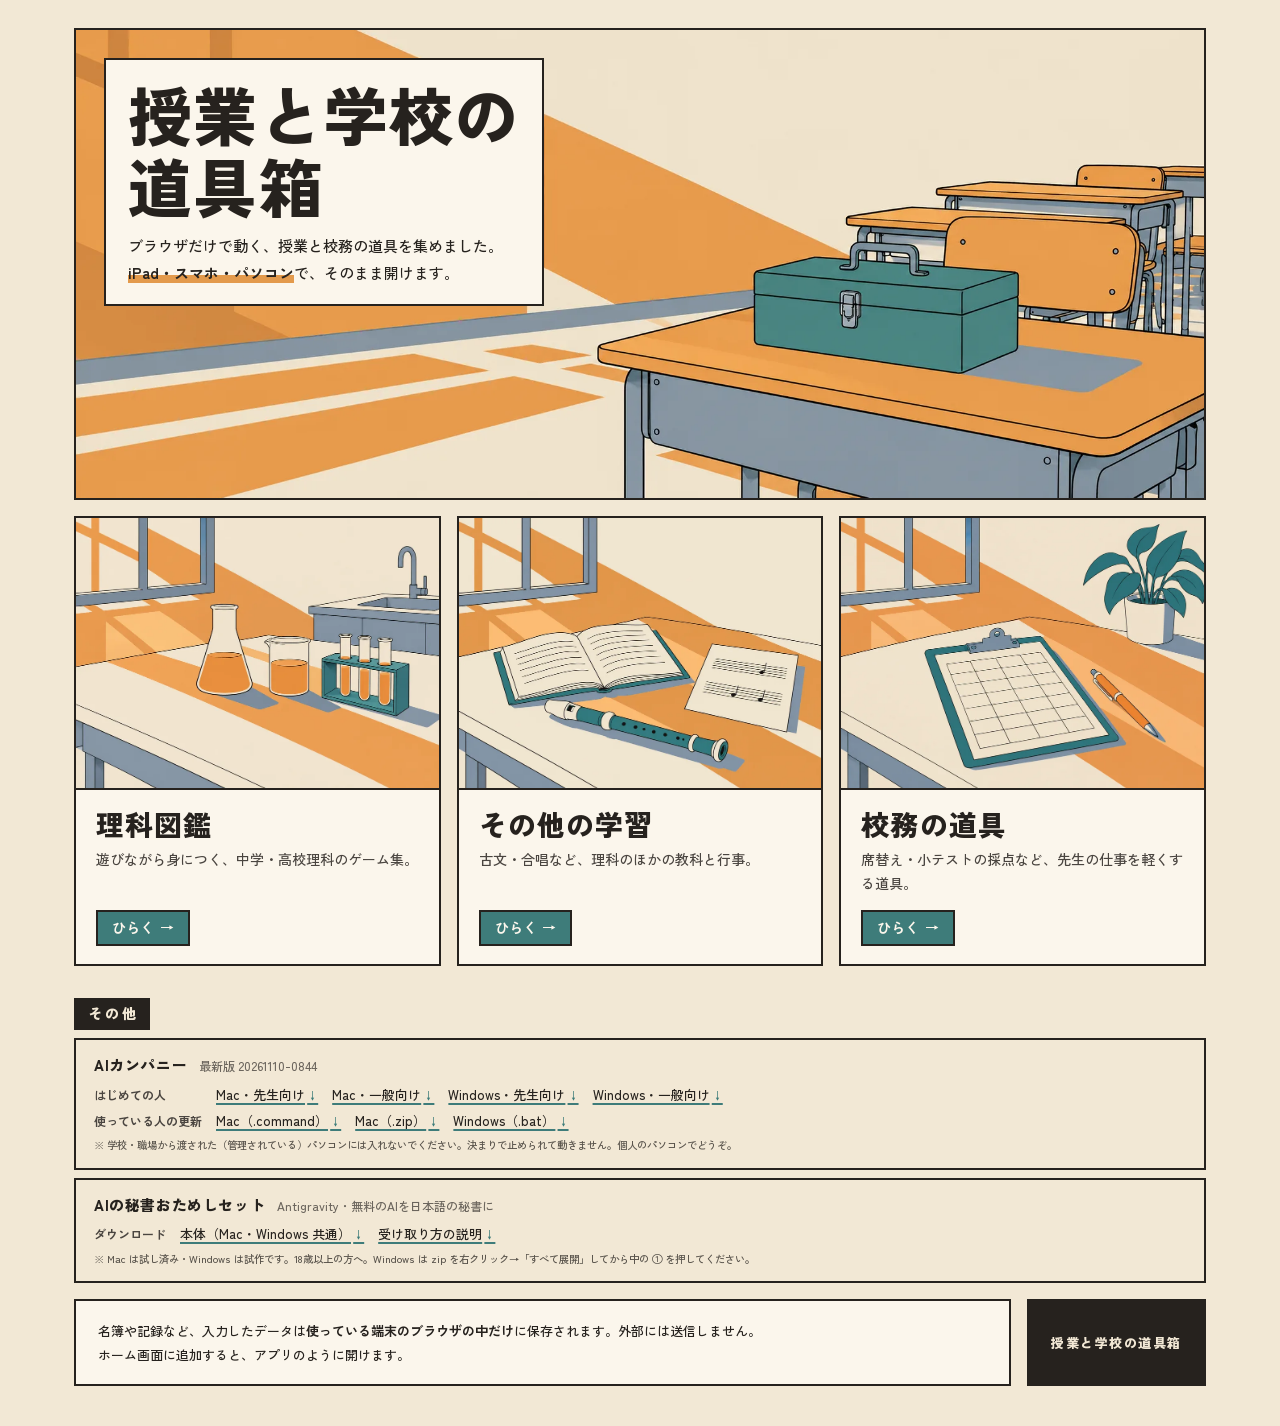
==== index.html @ 6781e2b2 "その他：AIカンパニーの最新版を 20261110-0844 に" ====
<!doctype html><html lang="ja"><head><meta charset="utf-8"><meta name="viewport" content="width=device-width,initial-scale=1"><meta name="theme-color" content="#F2E8D5"><link rel="preconnect" href="https://fonts.googleapis.com"><link rel="preconnect" href="https://fonts.gstatic.com" crossorigin><link href="https://fonts.googleapis.com/css2?family=Zen+Kaku+Gothic+New:wght@500;700;900&display=swap" rel="stylesheet">
<title>授業と学校の道具箱</title><meta name="description" content="理科のゲーム集、その他の教科の学び、校務の道具。ブラウザだけで動きます。"><link rel="stylesheet" href="style.css"></head>
<body><main class="page">
<section class="panel hero enter" style="--n:0">
  <img src="img/hero.webp" alt="" width="1800" height="750">
  <div class="cap"><h1><span>授業と学校の</span><span>道具箱</span></h1>
  <p>ブラウザだけで動く、授業と校務の道具を集めました。<br><b>iPad・スマホ・パソコン</b>で、そのまま開けます。</p></div>
</section>
<nav class="doors" aria-label="入口">
  <a class="panel door enter" style="--n:1" href="/rika-zukan/"><div class="pic"><img src="img/rika.webp" alt="" width="900" height="675" loading="lazy"></div>
    <div class="txt"><h2>理科図鑑</h2><p>遊びながら身につく、中学・高校理科のゲーム集。</p><span class="go">ひらく</span></div></a>
  <a class="panel door enter" style="--n:2" href="gakushu/"><div class="pic"><img src="img/gakushu.webp" alt="" width="900" height="675" loading="lazy"></div>
    <div class="txt"><h2>その他の学習</h2><p>古文・合唱など、理科のほかの教科と行事。</p><span class="go">ひらく</span></div></a>
  <a class="panel door enter" style="--n:3" href="koumu/"><div class="pic"><img src="img/koumu.webp" alt="" width="900" height="675" loading="lazy"></div>
    <div class="txt"><h2>校務の道具</h2><p>席替え・小テストの採点など、先生の仕事を軽くする道具。</p><span class="go">ひらく</span></div></a>
</nav>
<section class="etc enter" style="--n:4" aria-label="その他">
  <span class="label">その他</span>
  <div class="cap">
    <h2>AIカンパニー <small>最新版 <!--AIC-VER-->20261110-0844<!--/AIC-VER--></small></h2>
    <dl>
      <dt>はじめての人</dt><dd><a href="https://github.com/oipy-teacher/oipy-teacher.github.io/releases/download/ai-company/AI-Company_start_Mac_teacher.zip">Mac・先生向け</a><a href="https://github.com/oipy-teacher/oipy-teacher.github.io/releases/download/ai-company/AI-Company_start_Mac_general.zip">Mac・一般向け</a><a href="https://github.com/oipy-teacher/oipy-teacher.github.io/releases/download/ai-company/AI-Company_start_Windows_teacher.zip">Windows・先生向け</a><a href="https://github.com/oipy-teacher/oipy-teacher.github.io/releases/download/ai-company/AI-Company_start_Windows_general.zip">Windows・一般向け</a></dd>
      <dt>使っている人の更新</dt><dd><a href="https://github.com/oipy-teacher/oipy-teacher.github.io/releases/download/ai-company/AI-Company_update_Mac.command">Mac（.command）</a><a href="https://github.com/oipy-teacher/oipy-teacher.github.io/releases/download/ai-company/AI-Company_update_Mac.zip">Mac（.zip）</a><a href="https://github.com/oipy-teacher/oipy-teacher.github.io/releases/download/ai-company/AI-Company_update_Windows.bat">Windows（.bat）</a></dd>
    </dl>
    <p style="font-size:.8em;opacity:.75;margin:.4em 0 0">※ 学校・職場から渡された（管理されている）パソコンには入れないでください。決まりで止められて動きません。個人のパソコンでどうぞ。</p>
  </div>
  <div class="cap">
    <h2>AIの秘書おためしセット <small>Antigravity・無料のAIを日本語の秘書に</small></h2>
    <dl>
      <dt>ダウンロード</dt><dd><a href="https://github.com/oipy-teacher/oipy-teacher.github.io/releases/download/aihisho-otameshi/AIHisho_Otameshi.zip">本体（Mac・Windows 共通）</a><a href="https://github.com/oipy-teacher/oipy-teacher.github.io/releases/download/aihisho-otameshi/HowToGet.html">受け取り方の説明</a></dd>
    </dl>
    <p style="font-size:.8em;opacity:.75;margin:.4em 0 0">※ Mac は試し済み・Windows は試作です。18歳以上の方へ。Windows は zip を右クリック→「すべて展開」してから中の ① を押してください。</p>
  </div>
</section>
<footer class="foot enter" style="--n:5">
  <div class="cap">名簿や記録など、入力したデータは<b>使っている端末のブラウザの中だけ</b>に保存されます。外部には送信しません。<br>ホーム画面に追加すると、アプリのように開けます。</div>
  <div class="mark">授業と学校の道具箱</div>
</footer>
</main></body></html>
---- style.css ----
/* 授業と学校の道具箱 ── 絵：均一な細線の人（線の太さが一定・平塗り4色）。
   ページも同じ文法で組む：枠線は絵の線と同じ一定の太さ、色は絵の4色だけ。
   覚えてもらう1点 ＝ 漫画のコマと「語りの箱」（コマの角に置く説明の箱） */
:root{
  --ink:#26221E; --cream:#F2E8D5; --paper:#FBF6EC;
  --teal:#3E7C7A; --orange:#E39A4C; --grey:#8A9BAA;
  --line:2.5px; --gut:16px;
  --display:"Zen Kaku Gothic New","Hiragino Sans","Hiragino Kaku Gothic ProN",sans-serif;
}
*{box-sizing:border-box}
html{-webkit-text-size-adjust:100%}
body{margin:0;background:var(--cream);color:var(--ink);font-family:var(--display);font-weight:500;line-height:1.7}
a{color:inherit}
img{display:block;max-width:100%}
.page{max-width:1180px;margin:0 auto;padding:28px 24px 40px}

/* コマ */
.panel{position:relative;border:var(--line) solid var(--ink);background:var(--paper);overflow:hidden}
.panel img{width:100%;height:100%;object-fit:cover}

/* 語りの箱 */
.cap{background:var(--paper);border:var(--line) solid var(--ink);padding:18px 22px}

/* ── トップ：大きなコマ ── */
.hero{aspect-ratio:2.4/1}
.hero .cap{position:absolute;left:28px;top:28px;max-width:46%}
.hero h1{margin:0;font-weight:900;font-size:clamp(34px,5.2vw,64px);line-height:1.12;letter-spacing:.02em}
.hero h1 span{display:block}
.hero p{margin:12px 0 0;font-size:15px;line-height:1.75}
.hero p b{font-weight:700;background:linear-gradient(transparent 62%,var(--orange) 62%)}

/* ── トップ：入口の3コマ ── */
.doors{display:grid;grid-template-columns:repeat(3,1fr);gap:var(--gut);margin-top:var(--gut)}
.door{display:flex;flex-direction:column;text-decoration:none;transition:transform .18s}
.door .pic{aspect-ratio:4/3;border-bottom:var(--line) solid var(--ink);overflow:hidden}
.door .pic img{transition:transform .5s cubic-bezier(.2,.7,.3,1)}
.door .txt{padding:16px 20px 18px;display:flex;flex-direction:column;flex:1}
.door h2{margin:0;font-weight:900;font-size:clamp(22px,2.4vw,28px);letter-spacing:.04em;line-height:1.3}
.door p{margin:6px 0 14px;font-size:14px;color:#4a4540;flex:1}
.go{align-self:flex-start;font-weight:700;font-size:14px;color:var(--paper);background:var(--teal);border:var(--line) solid var(--ink);padding:4px 14px 5px;transition:background .18s}
.go::after{content:"→";display:inline-block;margin-left:.4em;transition:transform .18s}
.door:hover .pic img{transform:scale(1.04)}
.door:hover .go{background:var(--orange);color:var(--ink)}
.door:hover .go::after{transform:translateX(4px)}
.door:active{transform:translateY(2px)}
a:focus-visible{outline:4px solid var(--orange);outline-offset:3px}

/* ── 下の語りの箱 ── */
.foot{margin-top:var(--gut);display:flex;gap:var(--gut);align-items:stretch}
.foot .cap{flex:1;font-size:13px;line-height:1.8}
.foot .cap b{font-weight:700}
.foot .mark{flex:0 0 auto;display:flex;align-items:center;padding:0 22px;background:var(--ink);color:var(--cream);font-weight:900;letter-spacing:.12em;font-size:13px;border:var(--line) solid var(--ink)}

/* ── 下の階のページ ── */
.back{display:inline-block;margin-bottom:var(--gut);text-decoration:none;font-weight:700;font-size:14px;border:var(--line) solid var(--ink);background:var(--paper);padding:5px 14px}
.back:hover{background:var(--orange)}
.sub-hero{aspect-ratio:3.2/1}
.sub-hero .cap{position:absolute;left:24px;bottom:24px}
.sub-hero h1{margin:0;font-weight:900;font-size:clamp(28px,4vw,46px);line-height:1.15}
.sub-hero p{margin:6px 0 0;font-size:14px}
.group{margin-top:28px}
.label{display:inline-block;background:var(--ink);color:var(--cream);font-weight:900;font-size:14px;letter-spacing:.2em;padding:4px 12px 4px 14px}
.items{display:grid;grid-template-columns:repeat(2,1fr);gap:var(--gut);margin-top:10px}
.item{display:flex;flex-direction:column;text-decoration:none;padding:18px 20px;transition:transform .18s}
.item h3{margin:0;font-weight:900;font-size:22px;letter-spacing:.03em;line-height:1.35}
.item p{margin:6px 0 14px;font-size:14px;color:#4a4540;flex:1}
.item:hover .go{background:var(--orange);color:var(--ink)}
.item:hover .go::after{transform:translateX(4px)}
.item:active{transform:translateY(2px)}

/* 止めている道具（押せない・ハンコだけ） */
.item.paused{background:var(--cream);color:#7d766d;cursor:not-allowed}
.item.paused h3{text-decoration:line-through;text-decoration-thickness:2px}
.stamp{align-self:flex-start;font-weight:900;font-size:15px;letter-spacing:.1em;color:#B5452F;border:3px solid #B5452F;border-radius:4px;padding:2px 12px;transform:rotate(-6deg);margin-top:2px}

/* ── その他（保管庫の置き場・下の方に小さく） ── */
.etc{margin-top:calc(var(--gut)*2)}
.etc .cap{margin-top:8px;padding:12px 18px 14px;font-size:13px;line-height:1.7;background:var(--cream)}
.etc h2{margin:0 0 6px;font-weight:900;font-size:15px;letter-spacing:.04em}
.etc h2 small{font-weight:500;font-size:12px;color:#6b655d;margin-left:.6em;letter-spacing:0}
.etc dl{margin:0;display:grid;grid-template-columns:auto 1fr;gap:4px 14px;align-items:baseline}
.etc dt{font-weight:700;font-size:12px;color:#4a4540}
.etc dd{margin:0;display:flex;flex-wrap:wrap;gap:4px 14px}
.etc dd a{text-decoration:underline;text-decoration-color:var(--teal);text-underline-offset:3px;text-decoration-thickness:1.5px}
.etc dd a::after{content:"↓";margin-left:.2em;font-size:11px;color:var(--teal)}
.etc dd a:hover{background:linear-gradient(transparent 60%,var(--orange) 60%)}
@media (max-width:760px){.etc dl{grid-template-columns:1fr;gap:2px}.etc dd{margin-bottom:6px}.etc dd a{padding:4px 0}}

/* コマが順に置かれていく（動きを減らす設定の人には出さない） */
@media (prefers-reduced-motion:no-preference){
  .enter{animation:enter .55s cubic-bezier(.2,.7,.3,1) both;animation-delay:calc(var(--n,0)*90ms)}
  @keyframes enter{from{opacity:0;transform:translateY(14px)}}
}

/* スマホ */
@media (max-width:760px){
  .page{padding:16px 14px 28px}
  :root{--gut:12px}
  .hero{aspect-ratio:auto}
  .hero img{aspect-ratio:16/9;object-position:72% 50%;border-bottom:var(--line) solid var(--ink)}
  .hero .cap{position:static;max-width:none;border:0}
  .doors{grid-template-columns:1fr}
  .door{flex-direction:row}
  .door .pic{flex:0 0 40%;aspect-ratio:auto;border-bottom:0;border-right:var(--line) solid var(--ink)}
  .door .txt{padding:12px 14px}
  .door p{margin:4px 0 10px;font-size:13px}
  .foot{flex-direction:column}
  .foot .mark{padding:10px 16px}
  .sub-hero{aspect-ratio:auto}
  .sub-hero img{aspect-ratio:2/1;border-bottom:var(--line) solid var(--ink)}
  .sub-hero .cap{position:static;border:0}
  .items{grid-template-columns:1fr}
}
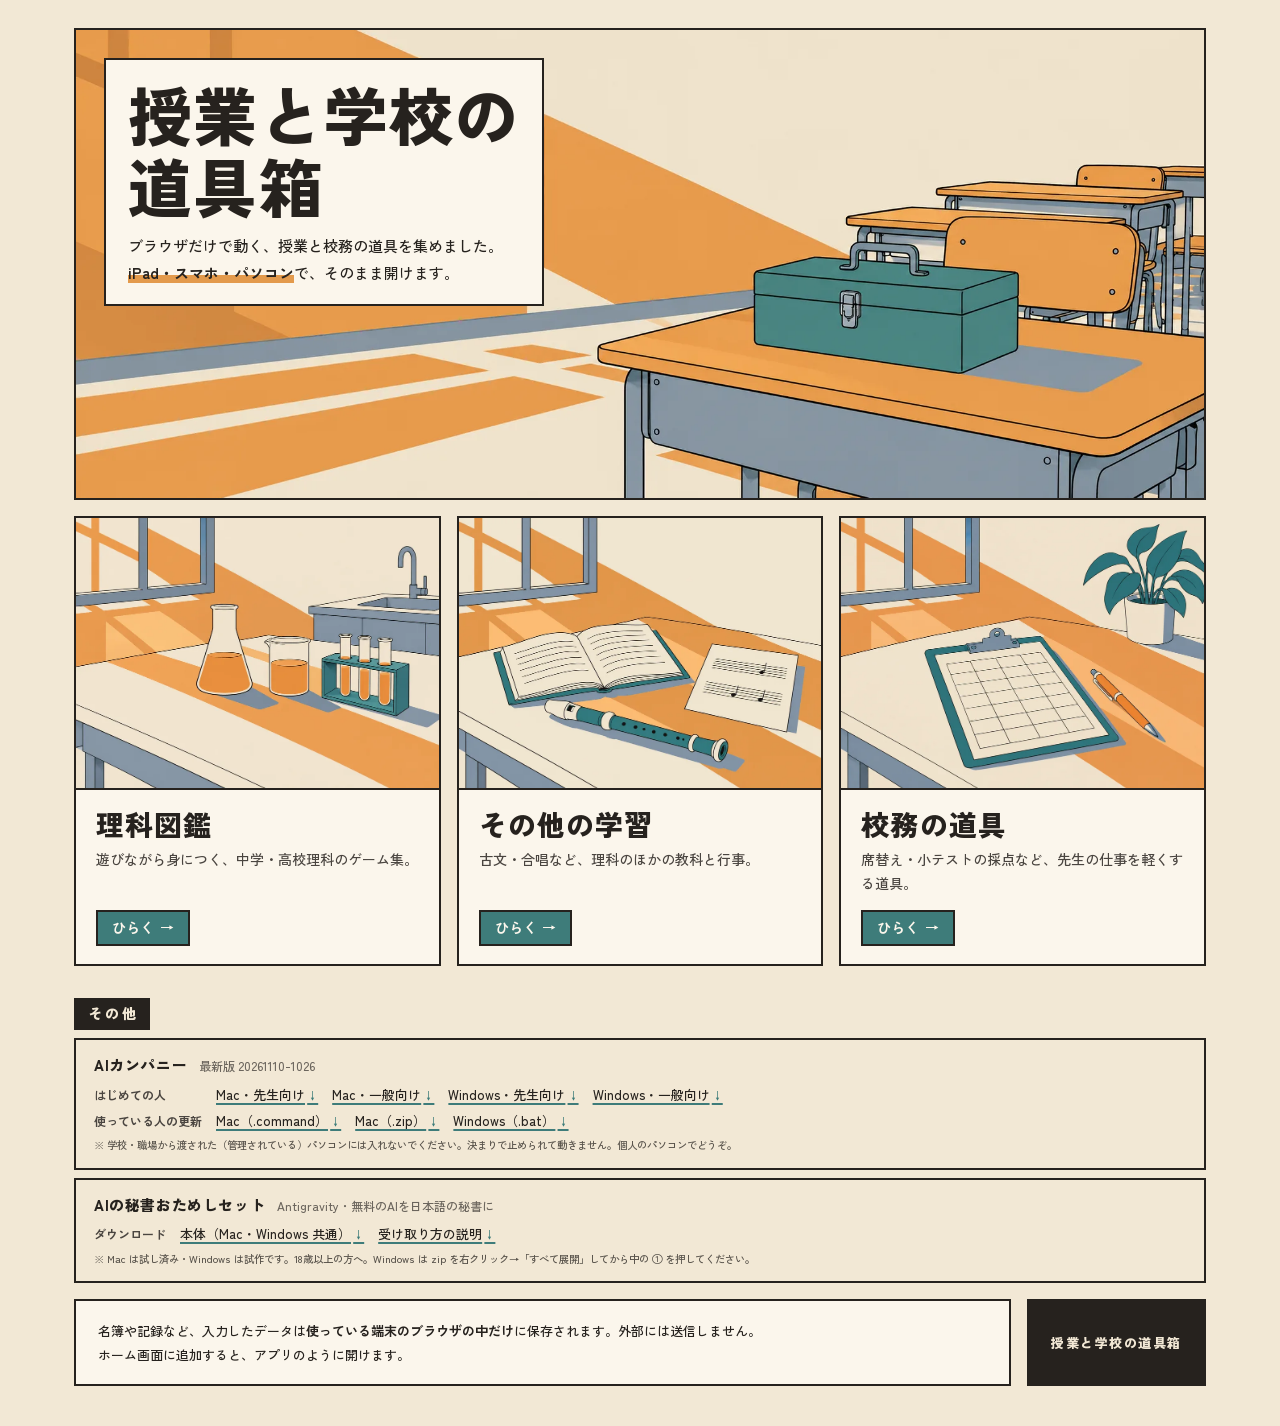
==== commit b9c5a17e: "その他：AIカンパニーの最新版を 20261110-1026 に" ====
--- a/index.html
+++ b/index.html
@@ -17,7 +17,7 @@
 <section class="etc enter" style="--n:4" aria-label="その他">
   <span class="label">その他</span>
   <div class="cap">
-    <h2>AIカンパニー <small>最新版 <!--AIC-VER-->20261110-0844<!--/AIC-VER--></small></h2>
+    <h2>AIカンパニー <small>最新版 <!--AIC-VER-->20261110-1026<!--/AIC-VER--></small></h2>
     <dl>
       <dt>はじめての人</dt><dd><a href="https://github.com/oipy-teacher/oipy-teacher.github.io/releases/download/ai-company/AI-Company_start_Mac_teacher.zip">Mac・先生向け</a><a href="https://github.com/oipy-teacher/oipy-teacher.github.io/releases/download/ai-company/AI-Company_start_Mac_general.zip">Mac・一般向け</a><a href="https://github.com/oipy-teacher/oipy-teacher.github.io/releases/download/ai-company/AI-Company_start_Windows_teacher.zip">Windows・先生向け</a><a href="https://github.com/oipy-teacher/oipy-teacher.github.io/releases/download/ai-company/AI-Company_start_Windows_general.zip">Windows・一般向け</a></dd>
       <dt>使っている人の更新</dt><dd><a href="https://github.com/oipy-teacher/oipy-teacher.github.io/releases/download/ai-company/AI-Company_update_Mac.command">Mac（.command）</a><a href="https://github.com/oipy-teacher/oipy-teacher.github.io/releases/download/ai-company/AI-Company_update_Mac.zip">Mac（.zip）</a><a href="https://github.com/oipy-teacher/oipy-teacher.github.io/releases/download/ai-company/AI-Company_update_Windows.bat">Windows（.bat）</a></dd>
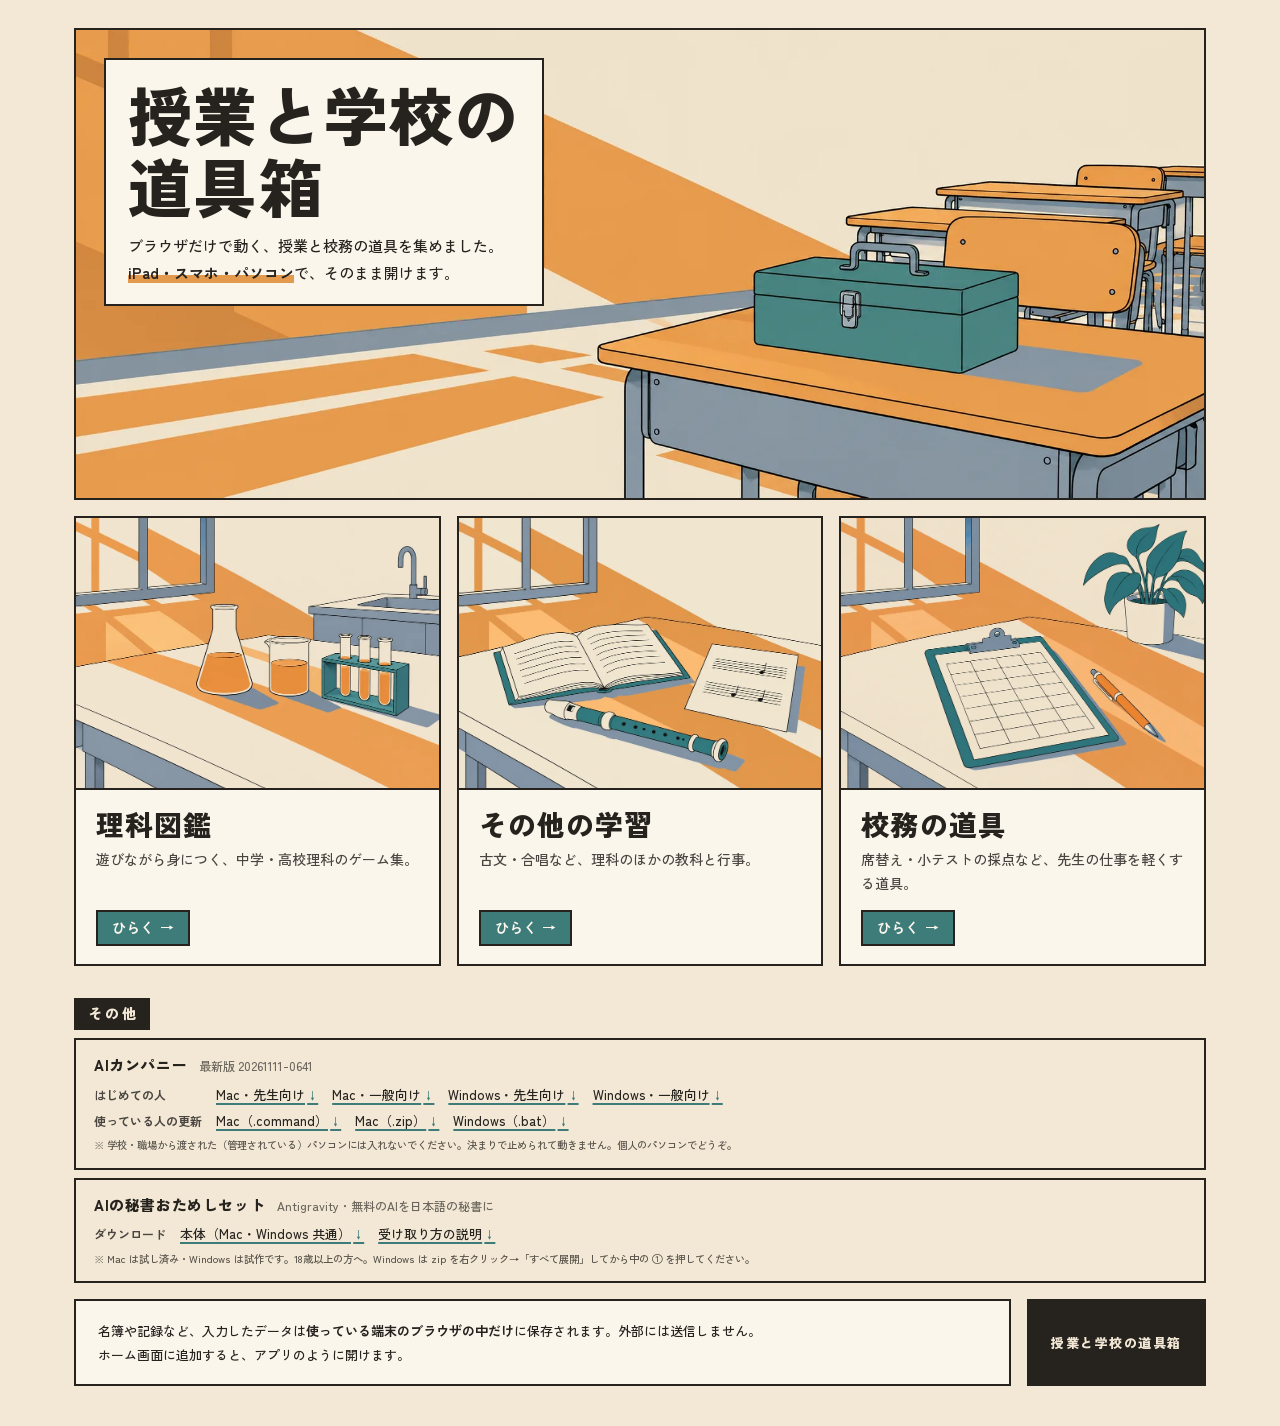
==== commit 5c46d3ee: "その他：AIカンパニーの最新版を 20261111-0641 に" ====
--- a/index.html
+++ b/index.html
@@ -17,7 +17,7 @@
 <section class="etc enter" style="--n:4" aria-label="その他">
   <span class="label">その他</span>
   <div class="cap">
-    <h2>AIカンパニー <small>最新版 <!--AIC-VER-->20261110-1026<!--/AIC-VER--></small></h2>
+    <h2>AIカンパニー <small>最新版 <!--AIC-VER-->20261111-0641<!--/AIC-VER--></small></h2>
     <dl>
       <dt>はじめての人</dt><dd><a href="https://github.com/oipy-teacher/oipy-teacher.github.io/releases/download/ai-company/AI-Company_start_Mac_teacher.zip">Mac・先生向け</a><a href="https://github.com/oipy-teacher/oipy-teacher.github.io/releases/download/ai-company/AI-Company_start_Mac_general.zip">Mac・一般向け</a><a href="https://github.com/oipy-teacher/oipy-teacher.github.io/releases/download/ai-company/AI-Company_start_Windows_teacher.zip">Windows・先生向け</a><a href="https://github.com/oipy-teacher/oipy-teacher.github.io/releases/download/ai-company/AI-Company_start_Windows_general.zip">Windows・一般向け</a></dd>
       <dt>使っている人の更新</dt><dd><a href="https://github.com/oipy-teacher/oipy-teacher.github.io/releases/download/ai-company/AI-Company_update_Mac.command">Mac（.command）</a><a href="https://github.com/oipy-teacher/oipy-teacher.github.io/releases/download/ai-company/AI-Company_update_Mac.zip">Mac（.zip）</a><a href="https://github.com/oipy-teacher/oipy-teacher.github.io/releases/download/ai-company/AI-Company_update_Windows.bat">Windows（.bat）</a></dd>
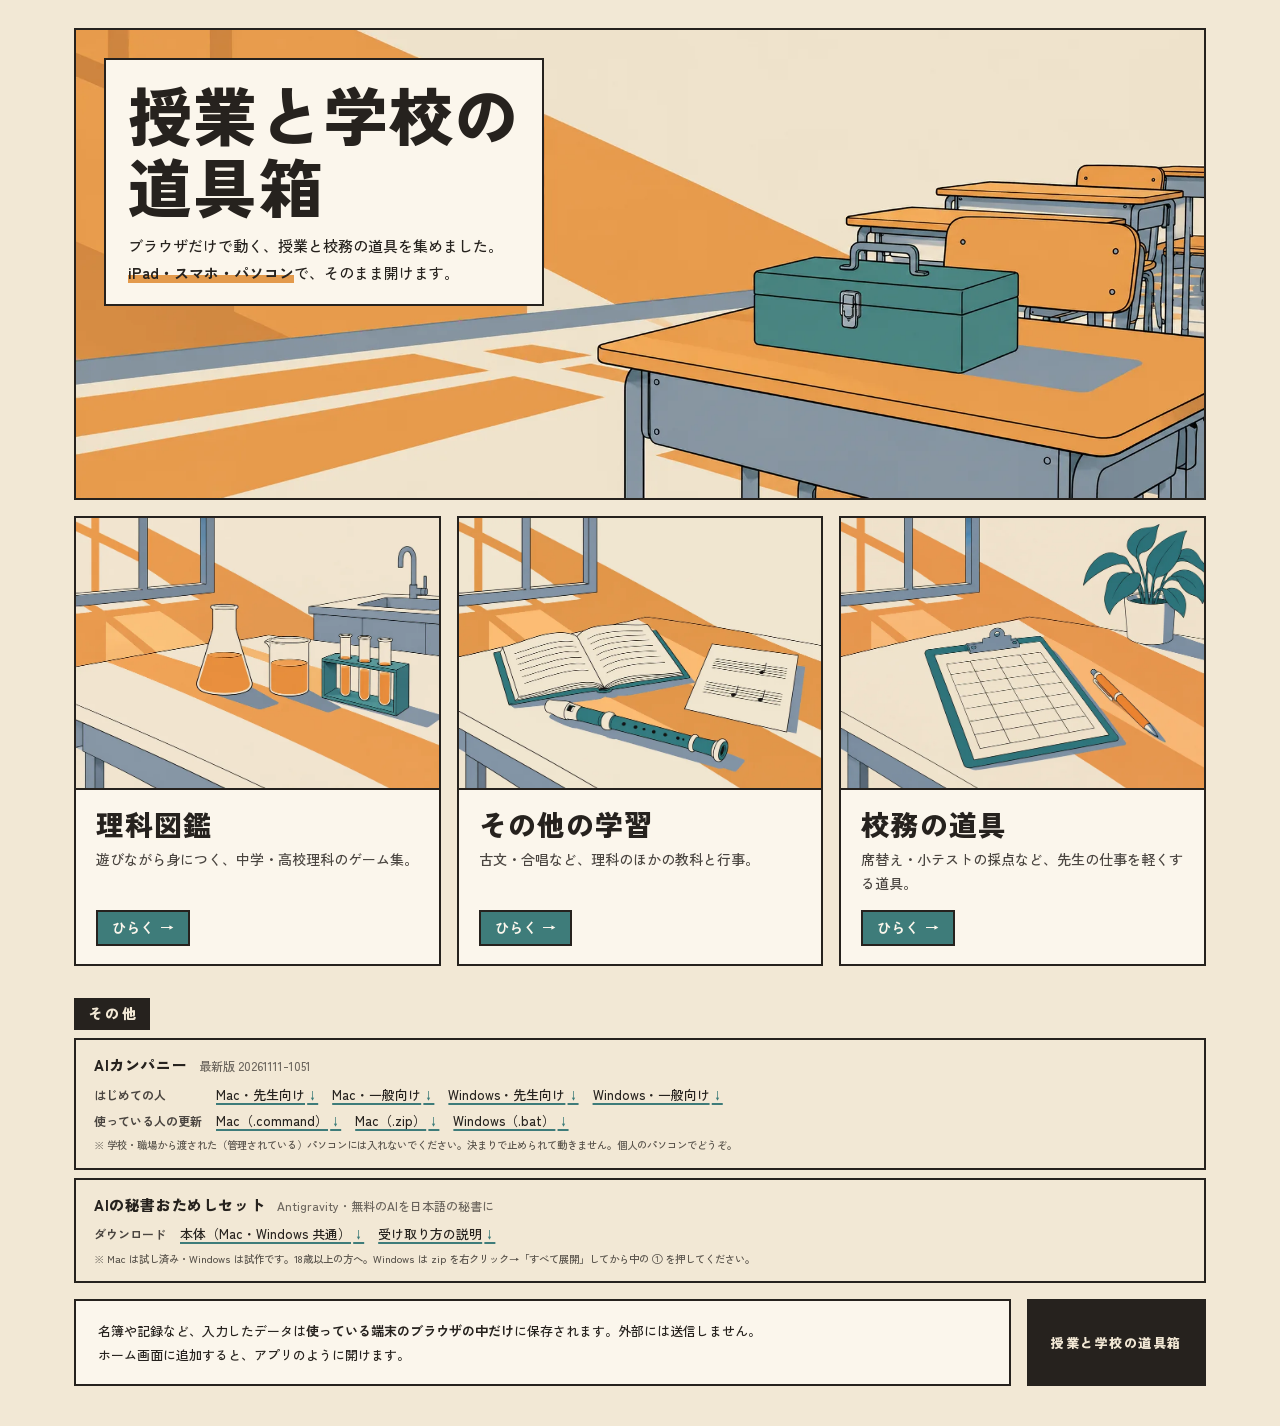
==== commit a23bd538: "その他：AIカンパニーの最新版を 20261111-1051 に" ====
--- a/index.html
+++ b/index.html
@@ -17,7 +17,7 @@
 <section class="etc enter" style="--n:4" aria-label="その他">
   <span class="label">その他</span>
   <div class="cap">
-    <h2>AIカンパニー <small>最新版 <!--AIC-VER-->20261111-0641<!--/AIC-VER--></small></h2>
+    <h2>AIカンパニー <small>最新版 <!--AIC-VER-->20261111-1051<!--/AIC-VER--></small></h2>
     <dl>
       <dt>はじめての人</dt><dd><a href="https://github.com/oipy-teacher/oipy-teacher.github.io/releases/download/ai-company/AI-Company_start_Mac_teacher.zip">Mac・先生向け</a><a href="https://github.com/oipy-teacher/oipy-teacher.github.io/releases/download/ai-company/AI-Company_start_Mac_general.zip">Mac・一般向け</a><a href="https://github.com/oipy-teacher/oipy-teacher.github.io/releases/download/ai-company/AI-Company_start_Windows_teacher.zip">Windows・先生向け</a><a href="https://github.com/oipy-teacher/oipy-teacher.github.io/releases/download/ai-company/AI-Company_start_Windows_general.zip">Windows・一般向け</a></dd>
       <dt>使っている人の更新</dt><dd><a href="https://github.com/oipy-teacher/oipy-teacher.github.io/releases/download/ai-company/AI-Company_update_Mac.command">Mac（.command）</a><a href="https://github.com/oipy-teacher/oipy-teacher.github.io/releases/download/ai-company/AI-Company_update_Mac.zip">Mac（.zip）</a><a href="https://github.com/oipy-teacher/oipy-teacher.github.io/releases/download/ai-company/AI-Company_update_Windows.bat">Windows（.bat）</a></dd>
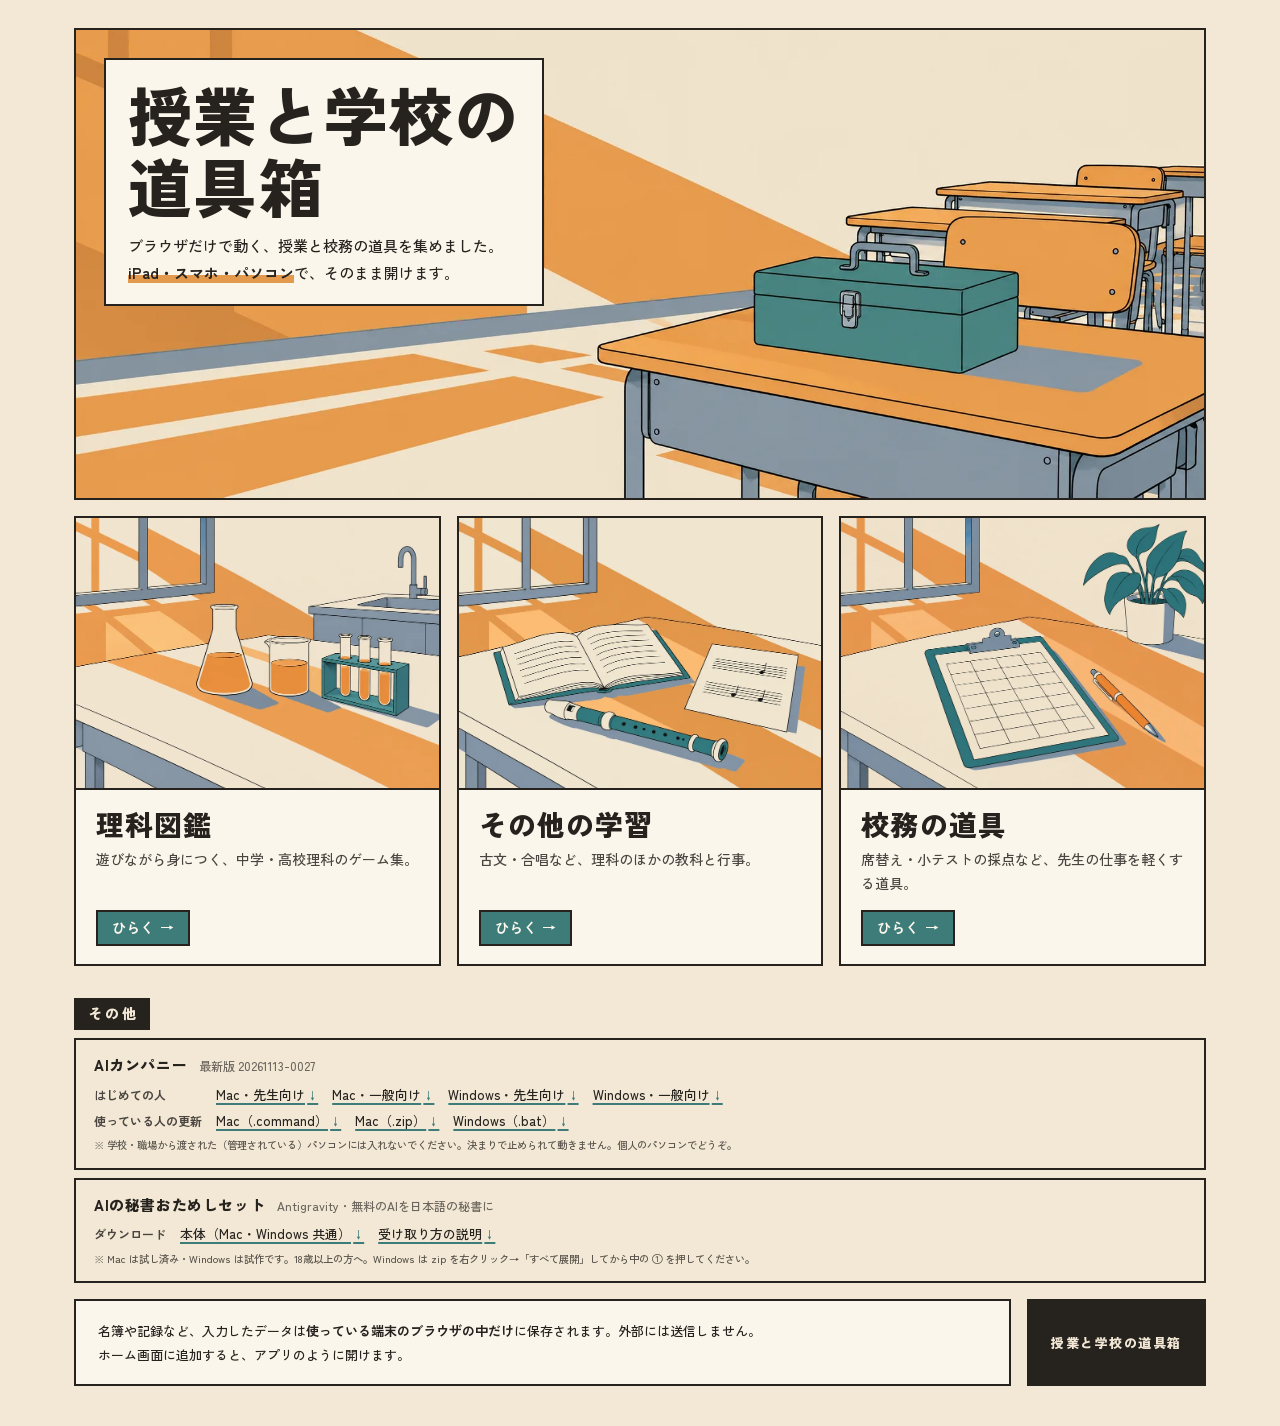
==== commit 923b97a3: "その他：AIカンパニーの最新版を 20261113-0027 に" ====
--- a/index.html
+++ b/index.html
@@ -17,7 +17,7 @@
 <section class="etc enter" style="--n:4" aria-label="その他">
   <span class="label">その他</span>
   <div class="cap">
-    <h2>AIカンパニー <small>最新版 <!--AIC-VER-->20261111-1051<!--/AIC-VER--></small></h2>
+    <h2>AIカンパニー <small>最新版 <!--AIC-VER-->20261113-0027<!--/AIC-VER--></small></h2>
     <dl>
       <dt>はじめての人</dt><dd><a href="https://github.com/oipy-teacher/oipy-teacher.github.io/releases/download/ai-company/AI-Company_start_Mac_teacher.zip">Mac・先生向け</a><a href="https://github.com/oipy-teacher/oipy-teacher.github.io/releases/download/ai-company/AI-Company_start_Mac_general.zip">Mac・一般向け</a><a href="https://github.com/oipy-teacher/oipy-teacher.github.io/releases/download/ai-company/AI-Company_start_Windows_teacher.zip">Windows・先生向け</a><a href="https://github.com/oipy-teacher/oipy-teacher.github.io/releases/download/ai-company/AI-Company_start_Windows_general.zip">Windows・一般向け</a></dd>
       <dt>使っている人の更新</dt><dd><a href="https://github.com/oipy-teacher/oipy-teacher.github.io/releases/download/ai-company/AI-Company_update_Mac.command">Mac（.command）</a><a href="https://github.com/oipy-teacher/oipy-teacher.github.io/releases/download/ai-company/AI-Company_update_Mac.zip">Mac（.zip）</a><a href="https://github.com/oipy-teacher/oipy-teacher.github.io/releases/download/ai-company/AI-Company_update_Windows.bat">Windows（.bat）</a></dd>
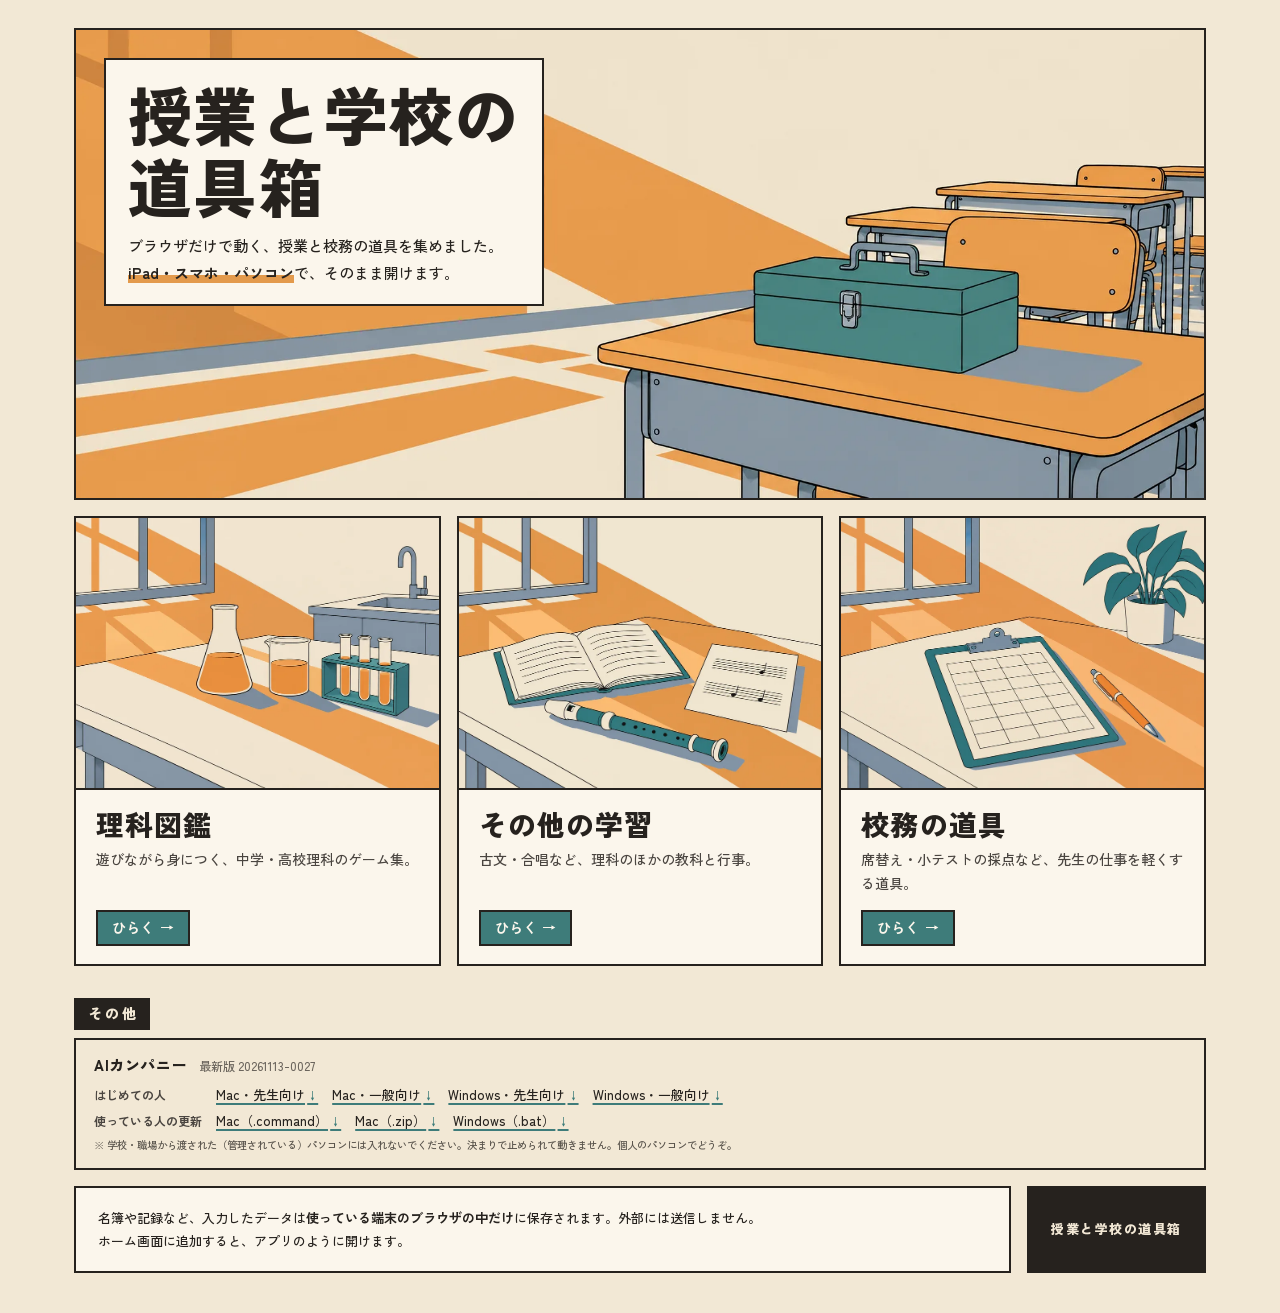
==== commit ae74e80c: "その他：AIの秘書おためしセット（Antigravity）の枠を外す" ====
--- a/index.html
+++ b/index.html
@@ -24,13 +24,6 @@
     </dl>
     <p style="font-size:.8em;opacity:.75;margin:.4em 0 0">※ 学校・職場から渡された（管理されている）パソコンには入れないでください。決まりで止められて動きません。個人のパソコンでどうぞ。</p>
   </div>
-  <div class="cap">
-    <h2>AIの秘書おためしセット <small>Antigravity・無料のAIを日本語の秘書に</small></h2>
-    <dl>
-      <dt>ダウンロード</dt><dd><a href="https://github.com/oipy-teacher/oipy-teacher.github.io/releases/download/aihisho-otameshi/AIHisho_Otameshi.zip">本体（Mac・Windows 共通）</a><a href="https://github.com/oipy-teacher/oipy-teacher.github.io/releases/download/aihisho-otameshi/HowToGet.html">受け取り方の説明</a></dd>
-    </dl>
-    <p style="font-size:.8em;opacity:.75;margin:.4em 0 0">※ Mac は試し済み・Windows は試作です。18歳以上の方へ。Windows は zip を右クリック→「すべて展開」してから中の ① を押してください。</p>
-  </div>
 </section>
 <footer class="foot enter" style="--n:5">
   <div class="cap">名簿や記録など、入力したデータは<b>使っている端末のブラウザの中だけ</b>に保存されます。外部には送信しません。<br>ホーム画面に追加すると、アプリのように開けます。</div>
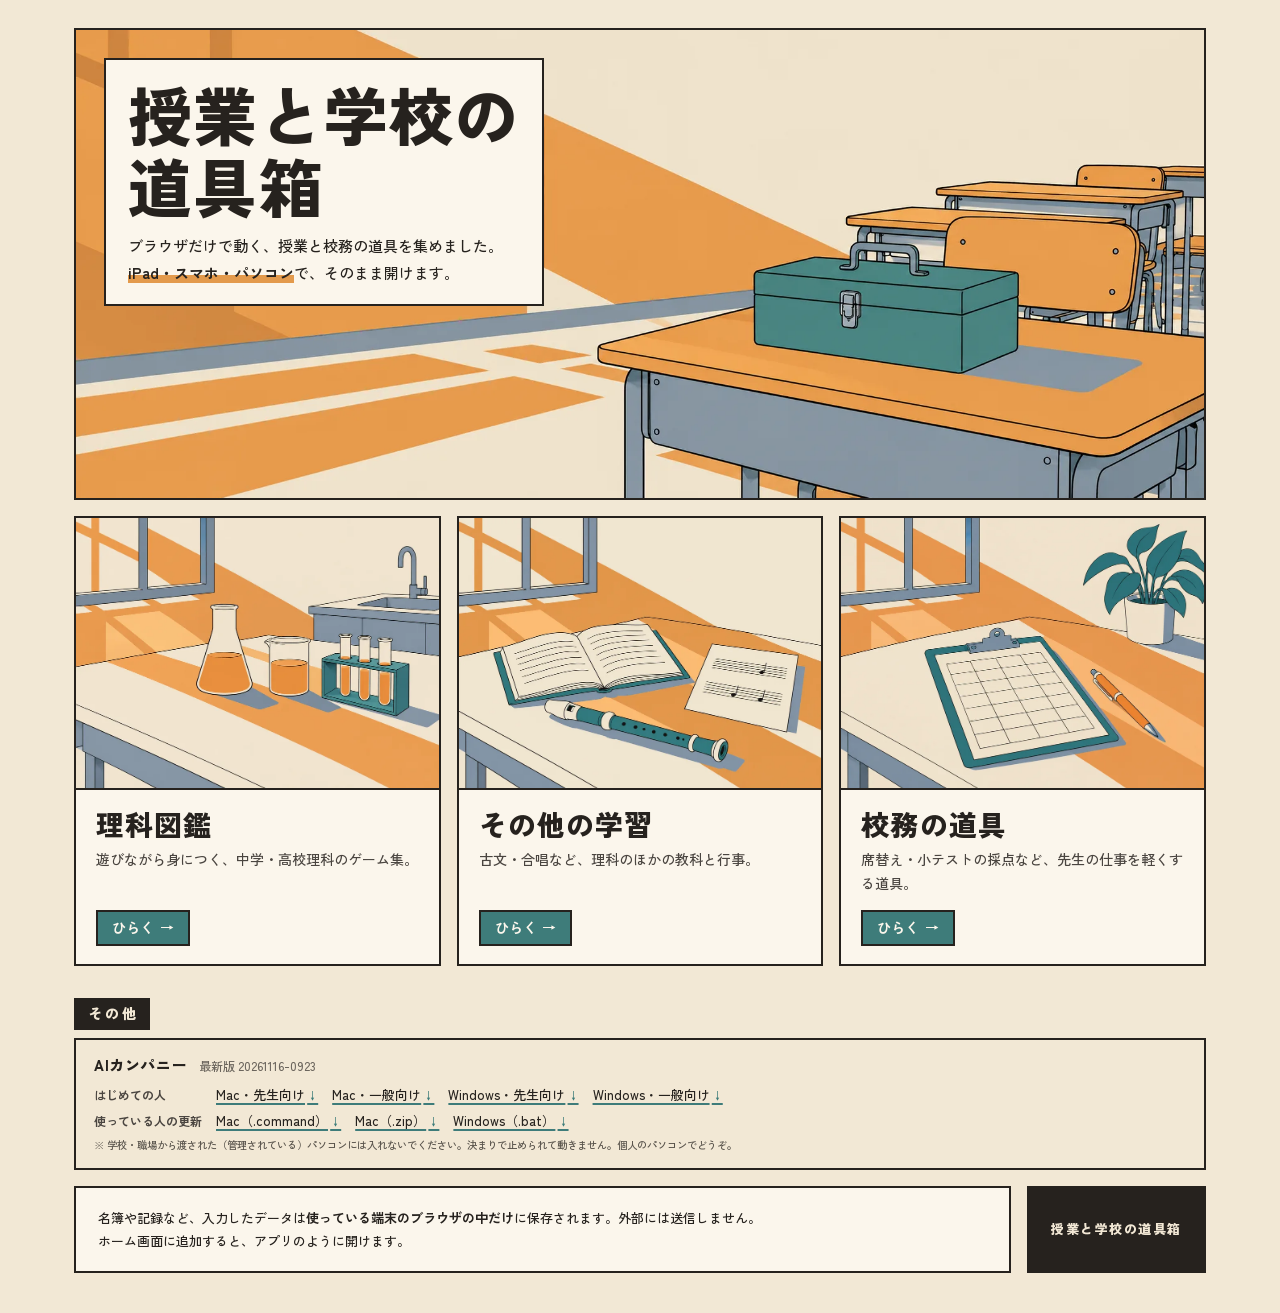
==== commit f4307cf3: "その他：AIカンパニーの最新版を 20261116-0923 に" ====
--- a/index.html
+++ b/index.html
@@ -17,7 +17,7 @@
 <section class="etc enter" style="--n:4" aria-label="その他">
   <span class="label">その他</span>
   <div class="cap">
-    <h2>AIカンパニー <small>最新版 <!--AIC-VER-->20261113-0027<!--/AIC-VER--></small></h2>
+    <h2>AIカンパニー <small>最新版 <!--AIC-VER-->20261116-0923<!--/AIC-VER--></small></h2>
     <dl>
       <dt>はじめての人</dt><dd><a href="https://github.com/oipy-teacher/oipy-teacher.github.io/releases/download/ai-company/AI-Company_start_Mac_teacher.zip">Mac・先生向け</a><a href="https://github.com/oipy-teacher/oipy-teacher.github.io/releases/download/ai-company/AI-Company_start_Mac_general.zip">Mac・一般向け</a><a href="https://github.com/oipy-teacher/oipy-teacher.github.io/releases/download/ai-company/AI-Company_start_Windows_teacher.zip">Windows・先生向け</a><a href="https://github.com/oipy-teacher/oipy-teacher.github.io/releases/download/ai-company/AI-Company_start_Windows_general.zip">Windows・一般向け</a></dd>
       <dt>使っている人の更新</dt><dd><a href="https://github.com/oipy-teacher/oipy-teacher.github.io/releases/download/ai-company/AI-Company_update_Mac.command">Mac（.command）</a><a href="https://github.com/oipy-teacher/oipy-teacher.github.io/releases/download/ai-company/AI-Company_update_Mac.zip">Mac（.zip）</a><a href="https://github.com/oipy-teacher/oipy-teacher.github.io/releases/download/ai-company/AI-Company_update_Windows.bat">Windows（.bat）</a></dd>
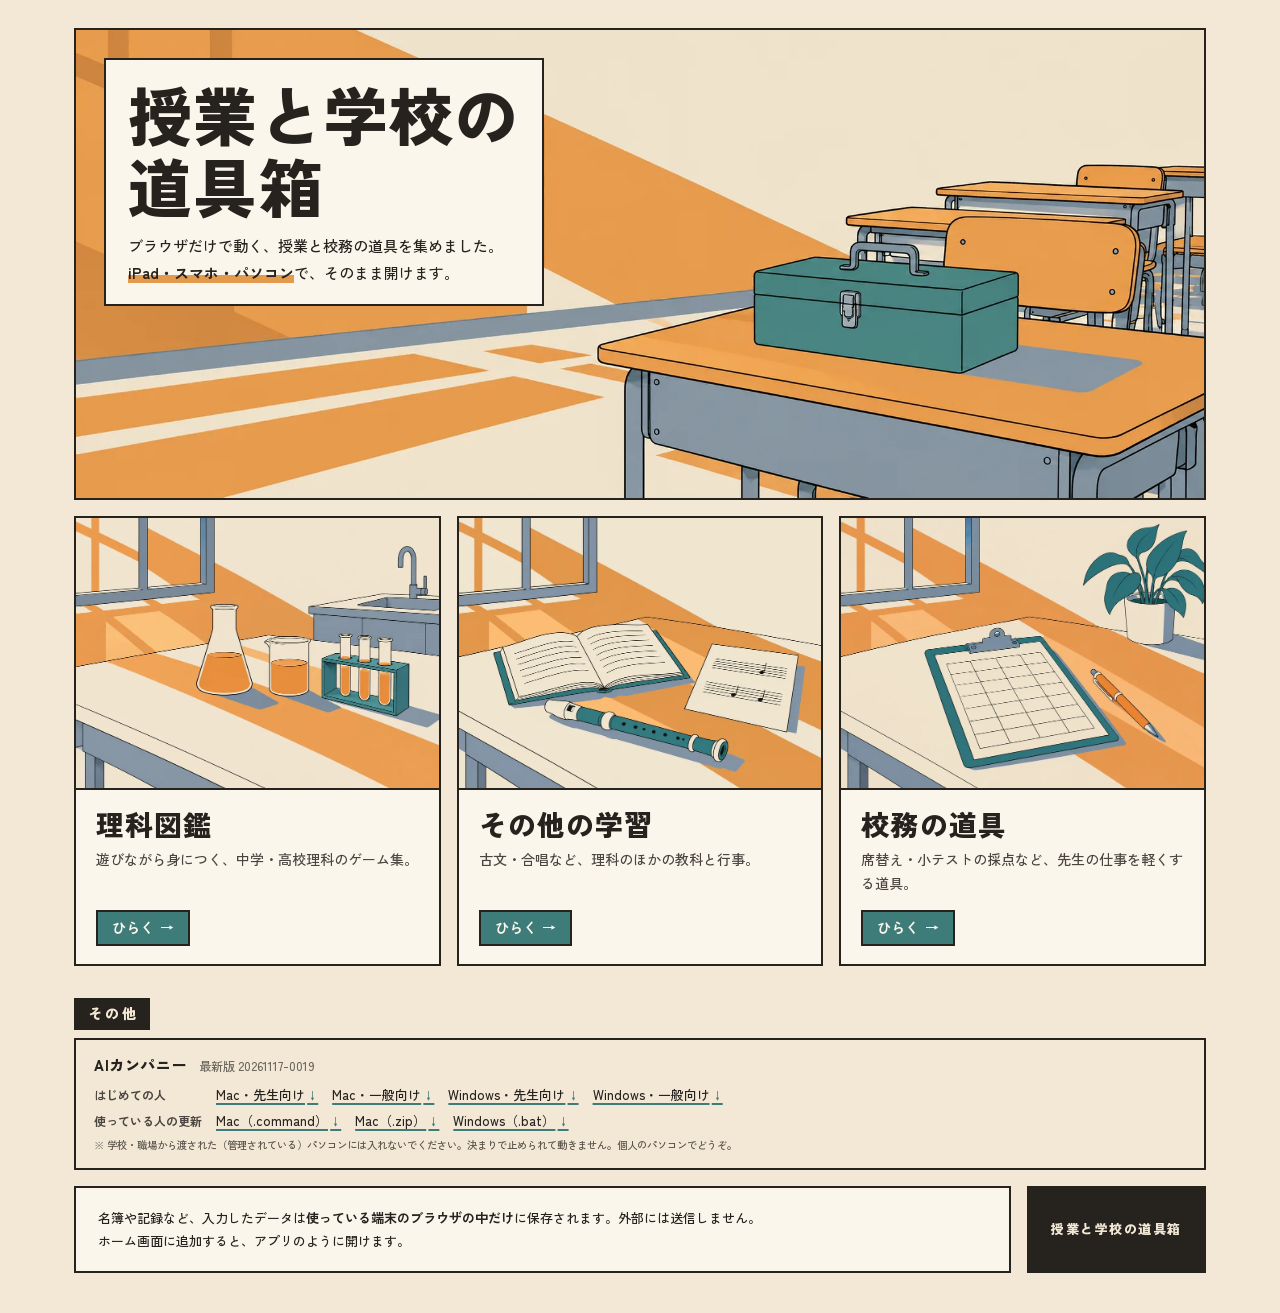
==== commit 7d5b9cf9: "その他：AIカンパニーの最新版を 20261117-0019 に" ====
--- a/index.html
+++ b/index.html
@@ -17,7 +17,7 @@
 <section class="etc enter" style="--n:4" aria-label="その他">
   <span class="label">その他</span>
   <div class="cap">
-    <h2>AIカンパニー <small>最新版 <!--AIC-VER-->20261116-0923<!--/AIC-VER--></small></h2>
+    <h2>AIカンパニー <small>最新版 <!--AIC-VER-->20261117-0019<!--/AIC-VER--></small></h2>
     <dl>
       <dt>はじめての人</dt><dd><a href="https://github.com/oipy-teacher/oipy-teacher.github.io/releases/download/ai-company/AI-Company_start_Mac_teacher.zip">Mac・先生向け</a><a href="https://github.com/oipy-teacher/oipy-teacher.github.io/releases/download/ai-company/AI-Company_start_Mac_general.zip">Mac・一般向け</a><a href="https://github.com/oipy-teacher/oipy-teacher.github.io/releases/download/ai-company/AI-Company_start_Windows_teacher.zip">Windows・先生向け</a><a href="https://github.com/oipy-teacher/oipy-teacher.github.io/releases/download/ai-company/AI-Company_start_Windows_general.zip">Windows・一般向け</a></dd>
       <dt>使っている人の更新</dt><dd><a href="https://github.com/oipy-teacher/oipy-teacher.github.io/releases/download/ai-company/AI-Company_update_Mac.command">Mac（.command）</a><a href="https://github.com/oipy-teacher/oipy-teacher.github.io/releases/download/ai-company/AI-Company_update_Mac.zip">Mac（.zip）</a><a href="https://github.com/oipy-teacher/oipy-teacher.github.io/releases/download/ai-company/AI-Company_update_Windows.bat">Windows（.bat）</a></dd>
